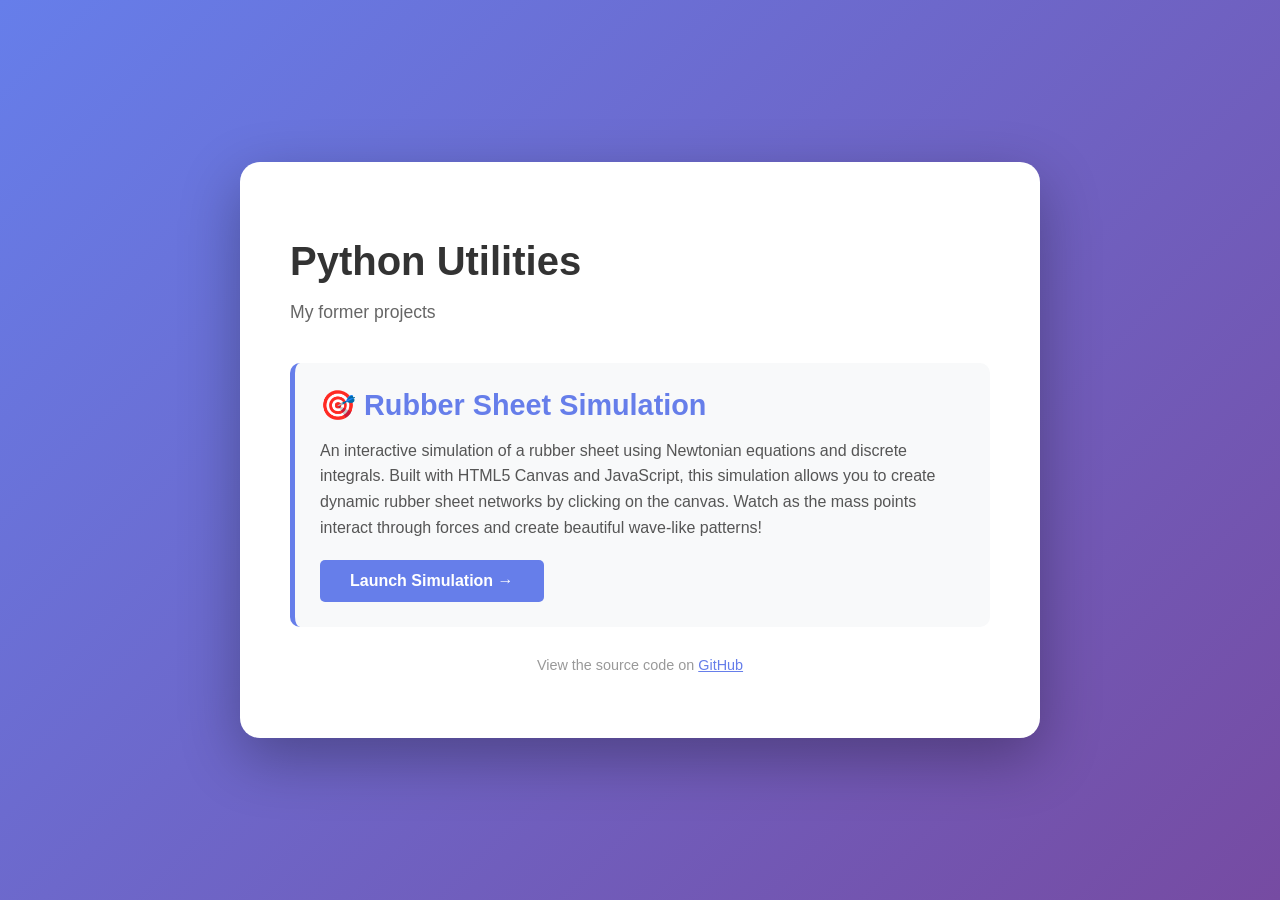
==== index.html @ b0b5280f "Add GitHub Pages deployment workflow and landing page Co-authored-by: mkrzyzan <48444847+mkrzyzan@us" ====
<!DOCTYPE html>
<html lang="en">
<head>
    <meta charset="UTF-8">
    <meta name="viewport" content="width=device-width, initial-scale=1.0">
    <title>Python Utilities - Projects</title>
    <style>
        body {
            margin: 0;
            padding: 0;
            font-family: 'Segoe UI', Tahoma, Geneva, Verdana, sans-serif;
            background: linear-gradient(135deg, #667eea 0%, #764ba2 100%);
            min-height: 100vh;
            display: flex;
            justify-content: center;
            align-items: center;
        }
        .container {
            background: white;
            border-radius: 20px;
            box-shadow: 0 20px 60px rgba(0, 0, 0, 0.3);
            padding: 50px;
            max-width: 700px;
            margin: 20px;
        }
        h1 {
            color: #333;
            margin-bottom: 10px;
            font-size: 2.5em;
        }
        .subtitle {
            color: #666;
            margin-bottom: 40px;
            font-size: 1.1em;
        }
        .project-card {
            background: #f8f9fa;
            border-radius: 10px;
            padding: 25px;
            margin-bottom: 20px;
            border-left: 5px solid #667eea;
            transition: transform 0.2s, box-shadow 0.2s;
        }
        .project-card:hover {
            transform: translateY(-5px);
            box-shadow: 0 10px 30px rgba(0, 0, 0, 0.1);
        }
        .project-card h2 {
            color: #667eea;
            margin-top: 0;
            margin-bottom: 15px;
            font-size: 1.8em;
        }
        .project-card p {
            color: #555;
            line-height: 1.6;
            margin-bottom: 20px;
        }
        .project-card a {
            display: inline-block;
            background: #667eea;
            color: white;
            text-decoration: none;
            padding: 12px 30px;
            border-radius: 5px;
            font-weight: bold;
            transition: background 0.3s;
        }
        .project-card a:hover {
            background: #764ba2;
        }
        .footer {
            text-align: center;
            margin-top: 30px;
            color: #999;
            font-size: 0.9em;
        }
    </style>
</head>
<body>
    <div class="container">
        <h1>Python Utilities</h1>
        <p class="subtitle">My former projects</p>
        
        <div class="project-card">
            <h2>🎯 Rubber Sheet Simulation</h2>
            <p>
                An interactive simulation of a rubber sheet using Newtonian equations and discrete integrals. 
                Built with HTML5 Canvas and JavaScript, this simulation allows you to create dynamic rubber 
                sheet networks by clicking on the canvas. Watch as the mass points interact through forces 
                and create beautiful wave-like patterns!
            </p>
            <a href="rubbersimulation/index.html">Launch Simulation →</a>
        </div>
        
        <div class="footer">
            <p>View the source code on <a href="https://github.com/mkrzyzan/pythonutilities" style="color: #667eea;">GitHub</a></p>
        </div>
    </div>
</body>
</html>
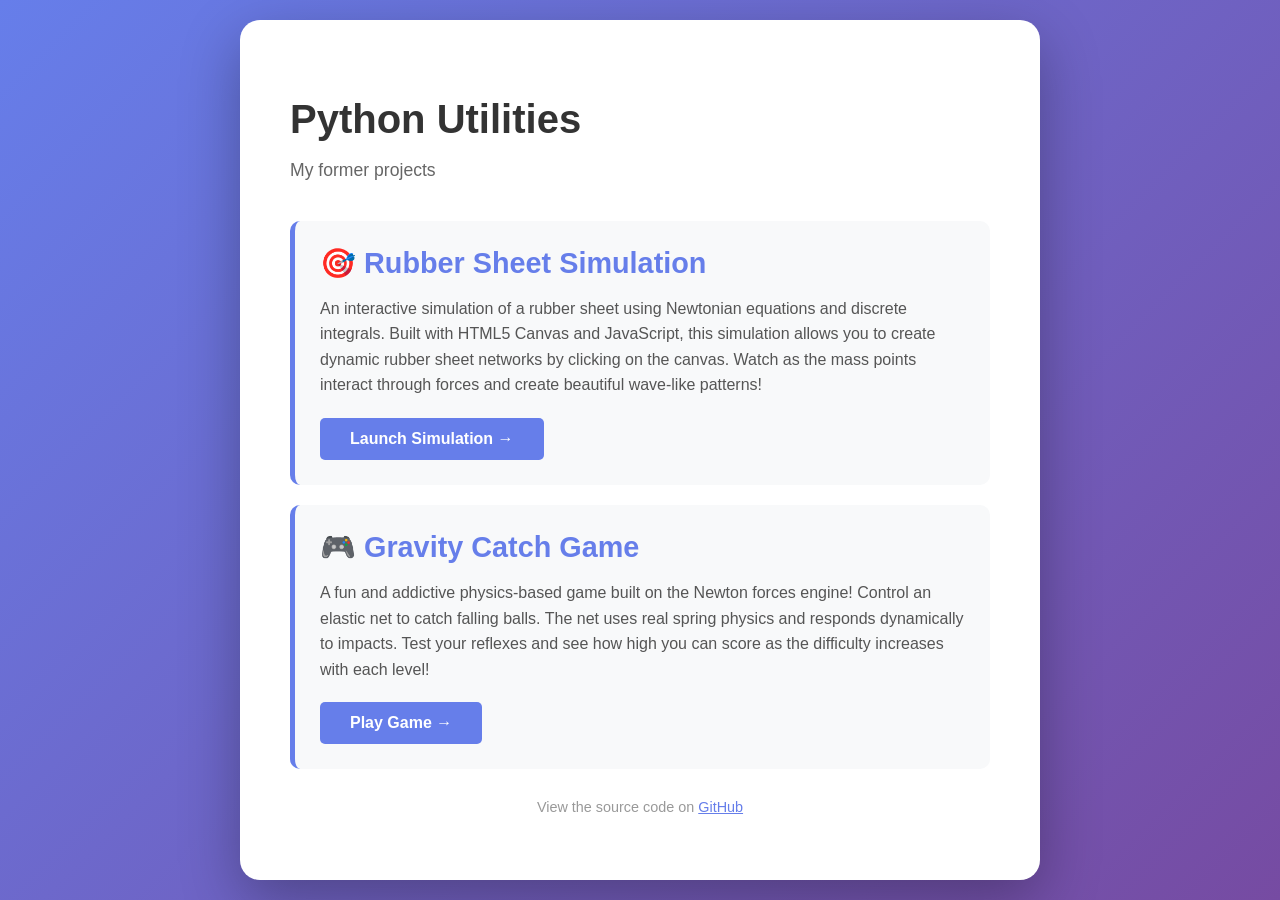
==== commit ebe666b5: "Add Gravity Catch game with Newton physics engine Co-authored-by: mkrzyzan <48444847+mkrzyzan@users." ====
--- a/index.html
+++ b/index.html
@@ -93,6 +93,16 @@
             <a href="rubbersimulation/index.html">Launch Simulation →</a>
         </div>
         
+        <div class="project-card">
+            <h2>🎮 Gravity Catch Game</h2>
+            <p>
+                A fun and addictive physics-based game built on the Newton forces engine! Control an elastic 
+                net to catch falling balls. The net uses real spring physics and responds dynamically to impacts. 
+                Test your reflexes and see how high you can score as the difficulty increases with each level!
+            </p>
+            <a href="gravitycatch/index.html">Play Game →</a>
+        </div>
+        
         <div class="footer">
             <p>View the source code on <a href="https://github.com/mkrzyzan/pythonutilities" style="color: #667eea;">GitHub</a></p>
         </div>
